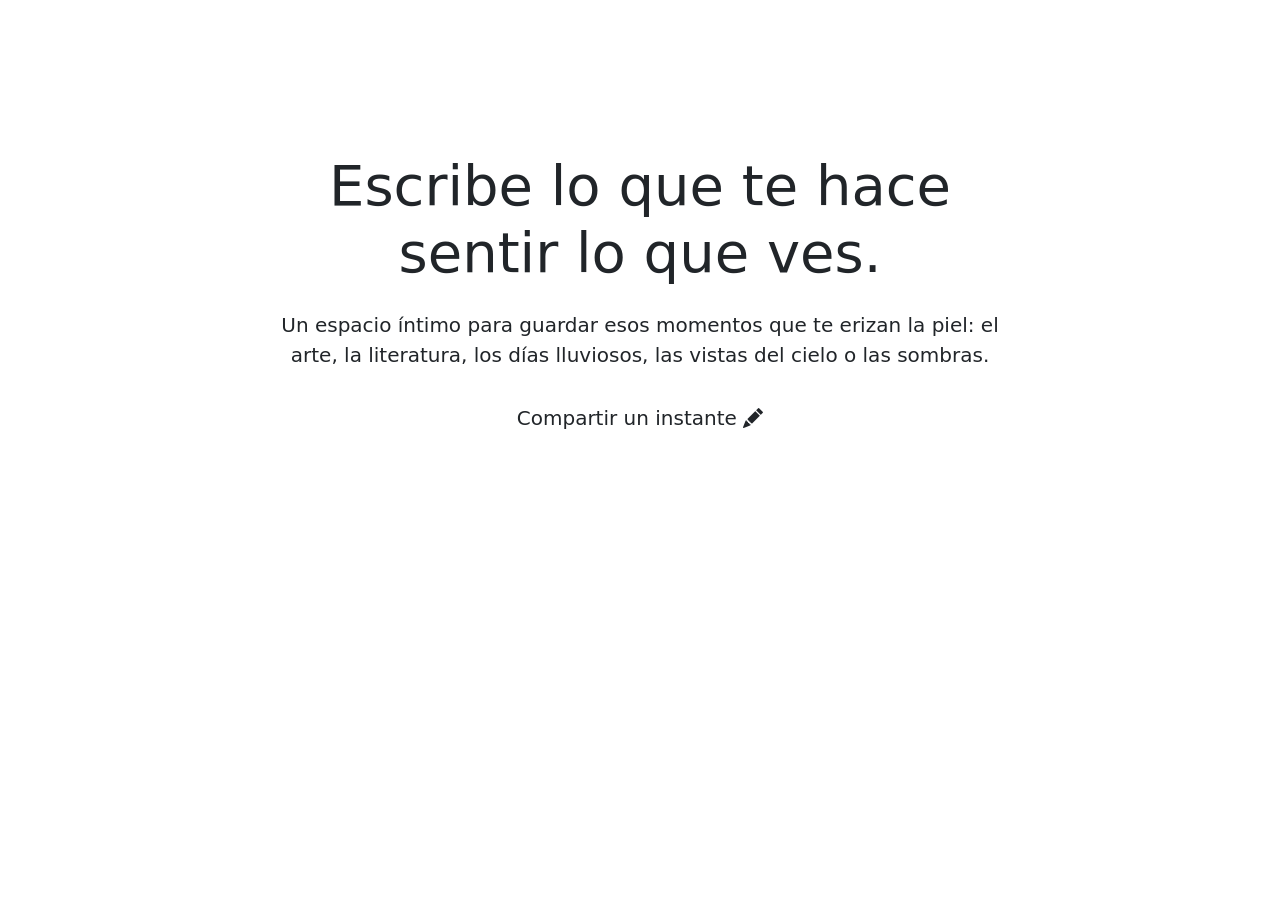
==== index.html @ 77a775be "Primer commit: Estructura del proyecto  (carpetas principales) y avance de el index html, y la parte" ====
<!DOCTYPE html>
<html lang="es">
<head>
    <meta charset="UTF-8">
    <meta name="viewport" content="width=device-width, initial-scale=1.0">
    <title>Instantes que se sienten</title>

    <link href="https://cdn.jsdelivr.net/npm/bootstrap@5.3.8/dist/css/bootstrap.min.css" rel="stylesheet" integrity="sha384-sRIl4kxILFvY47J16cr9ZwB07vP4J8+LH7qKQnuqkuIAvNWLzeN8tE5YBujZqJLB" crossorigin="anonymous">
    
    <link href="https://cdn.jsdelivr.net/npm/bootstrap-icons@1.11.3/font/bootstrap-icons.min.css" rel="stylesheet">
    
    <link rel="preconnect" href="https://fonts.googleapis.com">
    <link rel="preconnect" href="https://fonts.gstatic.com" crossorigin>
    <link href="https://fonts.googleapis.com/css2?family=Cormorant+Garamond:ital,wght@0,400;0,600;0,700;1,400&family=Inter:wght@300;400;500&display=swap" rel="stylesheet">

    <link rel="stylesheet" href="css/style.css">
</head>
<body>

    <header>
        <nav class="navbar navbar-expand-lg navbar-dark navbar-personalizada">
            <div class="container">
              
                <a class="navbar-brand marca-sitio" href="index.html">
                    <i class="bi bi-sunset-fill"></i> Instantes que se sienten
                </a>
                
                <button class="navbar-toggler" type="button" data-bs-toggle="collapse" data-bs-target="#menuPrincipal">
                    <span class="navbar-toggler-icon"></span>
                </button>

               
               <div class="collapse navbar-collapse" id="menuPrincipal">
                  <ul class="navbar-nav ms-auto mb-2 mb-lg-0">
                        <li class="nav-item"><a class="nav-link active" href="index.html">Inicio</a></li>
                        <li class="nav-item"><a class="nav-link" href="galeria.html">Galería</a></li>
                      <li class="nav-item"><a class="nav-link" href="lluvia.html">Días lluviosos</a></li>
                     <li class="nav-item"><a class="nav-link" href="cielo.html">Vistas del cielo</a></li>
                     <li class="nav-item"><a class="nav-link" href="cuentame.html">Cuéntame tu instante</a></li>
                    <li class="nav-item"><a class="nav-link" href="sobre.html">Sobre el proyecto</a></li>                 </ul>
               </div>
         </div>
        </nav>
    </header>

    <main>
        <section class="container text-center my-5 py-5">
            <div class="row justify-content-center">
                <div class="col-md-8">
                    <h1 class="display-4 mb-4 titulo-principal">
                       Escribe lo que te hace sentir lo que ves.
                </h1>
              <p class="lead mb-4 texto-principal">
                Un espacio íntimo para guardar esos momentos que te erizan la piel: el arte, la literatura, los días lluviosos, las vistas del cielo o las sombras.
                    </p>
                   <a href="cuentame.html" class="btn btn-lg btn-terracota">
                       Compartir un instante <i class="bi bi-pencil-fill"></i>
                </a>
              </div>
            </div>
      </section>
    </main>

   
  <script src="https://cdn.jsdelivr.net/npm/bootstrap@5.3.8/dist/js/bootstrap.bundle.min.js" integrity="sha384-FKyoEForCGlyvwx9Hj09JcYn3nv7wiPVlz7YYwJrWVcXK/BmnVDxM+D2scQbITxI" crossorigin="anonymous"></script>
     <script src="js/function.js"></script>

</body>
</html>
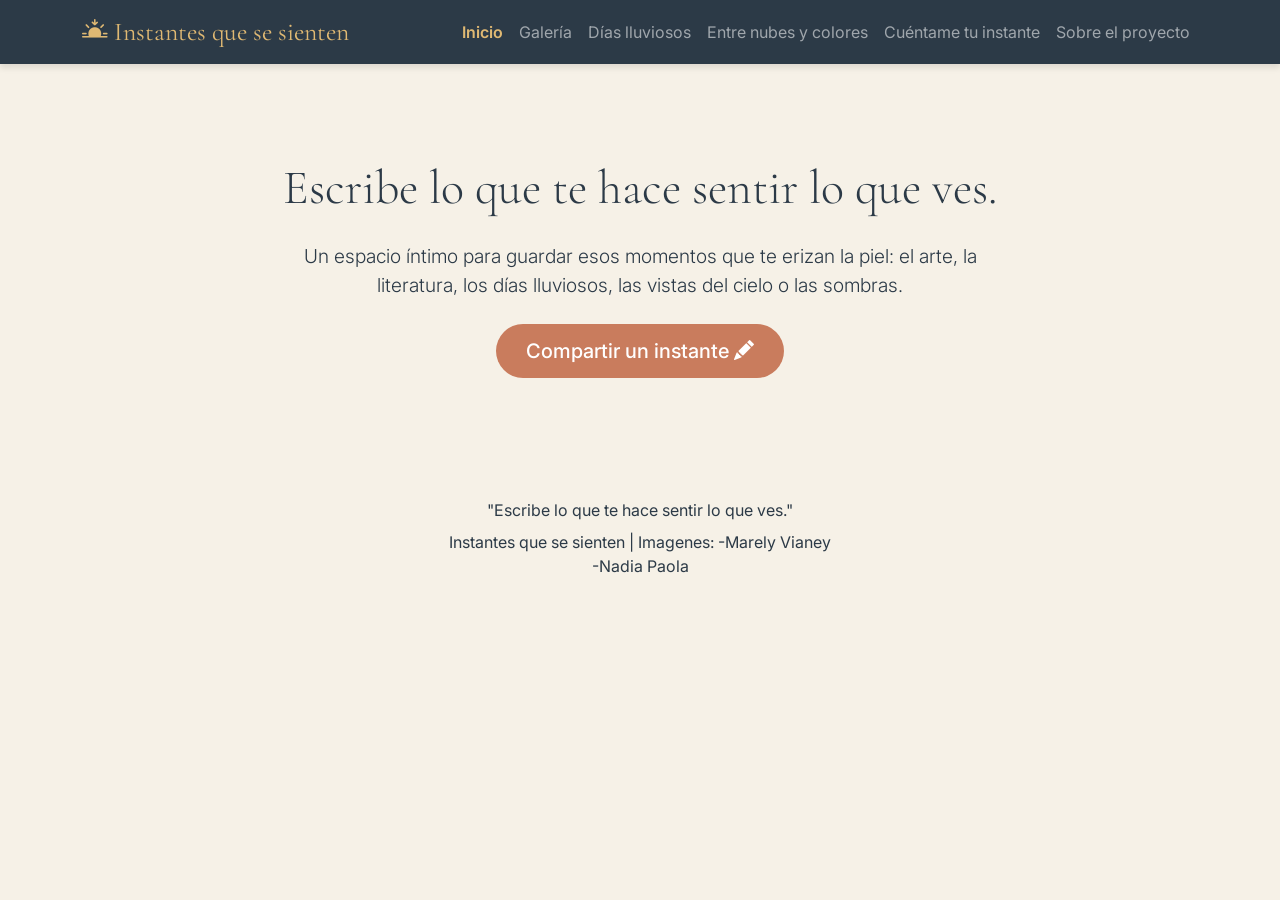
==== commit e8693b2a: "Despues de relizar el primer commit, subi las imagenes que utilizaria durante mi proyecto de igual m" ====
--- a/index.html
+++ b/index.html
@@ -35,7 +35,7 @@
                         <li class="nav-item"><a class="nav-link active" href="index.html">Inicio</a></li>
                         <li class="nav-item"><a class="nav-link" href="galeria.html">Galería</a></li>
                       <li class="nav-item"><a class="nav-link" href="lluvia.html">Días lluviosos</a></li>
-                     <li class="nav-item"><a class="nav-link" href="cielo.html">Vistas del cielo</a></li>
+                     <li class="nav-item"><a class="nav-link" href="cielo.html">Entre nubes y colores</a></li>
                      <li class="nav-item"><a class="nav-link" href="cuentame.html">Cuéntame tu instante</a></li>
                     <li class="nav-item"><a class="nav-link" href="sobre.html">Sobre el proyecto</a></li>                 </ul>
                </div>
@@ -62,6 +62,10 @@
     </main>
 
    
+                    <footer class="footer-personalizado text-center py-4 mt-5">
+                        <p class="mb-2 lema-footer">"Escribe lo que te hace sentir lo que ves."</p>
+                        <p class="mb-0 creditos">  Instantes que se sienten | Imagenes: -Marely Vianey <br> -Nadia Paola</p>
+                    </footer>
   <script src="https://cdn.jsdelivr.net/npm/bootstrap@5.3.8/dist/js/bootstrap.bundle.min.js" integrity="sha384-FKyoEForCGlyvwx9Hj09JcYn3nv7wiPVlz7YYwJrWVcXK/BmnVDxM+D2scQbITxI" crossorigin="anonymous"></script>
      <script src="js/function.js"></script>
 
--- a/css/style.css
+++ b/css/style.css
@@ -0,0 +1,57 @@
+:root {
+    --color-crema: #F6F1E7;
+    --color-terracota: #C97C5D;
+    --color-azul-noche: #2C3A47;
+    --color-dorado: #E0B973;
+}
+
+body {
+    background-color: var(--color-crema);
+    font-family: 'Inter', sans-serif;
+    color: var(--color-azul-noche);
+    overflow-x: hidden;
+}
+h1, h2, h3, h4, h5, h6 {
+    font-family: 'Cormorant Garamond', serif;
+    font-weight: 700;
+}
+
+
+.navbar-personalizada {
+    background-color: var(--color-azul-noche);
+    box-shadow: 0 4px 6px rgba(0,0,0,0.1);
+}
+
+.marca-sitio {
+    font-family: 'Cormorant Garamond', serif;
+    color: var(--color-dorado) !important;
+    font-size: 1.6rem;
+}
+
+.navbar-personalizada .nav-link.active {
+    color: var(--color-dorado) !important;
+    font-weight: 600;
+}
+
+
+.titulo-principal {
+    color: var(--color-azul-noche);
+    font-size: 3rem;
+    line-height: 1.2;
+}
+
+.texto-principal {
+    color: var(--color-azul-noche);
+    font-size: 1.2rem;
+    font-weight: 300;
+}
+
+.btn-terracota {
+    background-color: var(--color-terracota);
+    color: white;
+    border-radius: 30px;
+    padding: 12px 30px;
+    font-weight: 500;
+    border: none;
+    transition: all 0.3s ease;
+}
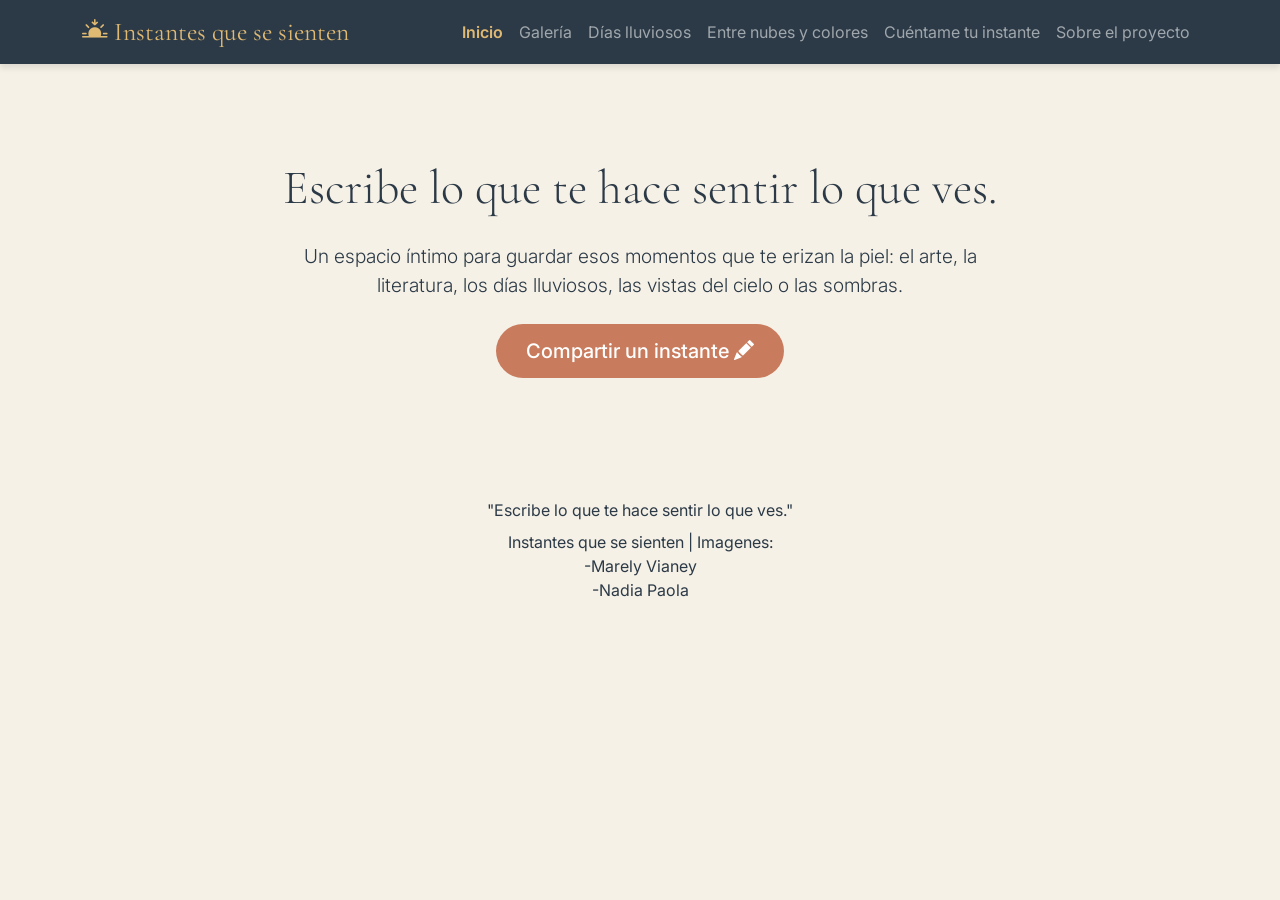
==== commit 825a3c50: "En este tercer commit se llego a una modificacion  mas notoria de el htmml de galeria asi como el de" ====
--- a/index.html
+++ b/index.html
@@ -64,7 +64,7 @@
    
                     <footer class="footer-personalizado text-center py-4 mt-5">
                         <p class="mb-2 lema-footer">"Escribe lo que te hace sentir lo que ves."</p>
-                        <p class="mb-0 creditos">  Instantes que se sienten | Imagenes: -Marely Vianey <br> -Nadia Paola</p>
+                        <p class="mb-0 creditos">  Instantes que se sienten | Imagenes: <br> -Marely Vianey <br> -Nadia Paola</p>
                     </footer>
   <script src="https://cdn.jsdelivr.net/npm/bootstrap@5.3.8/dist/js/bootstrap.bundle.min.js" integrity="sha384-FKyoEForCGlyvwx9Hj09JcYn3nv7wiPVlz7YYwJrWVcXK/BmnVDxM+D2scQbITxI" crossorigin="anonymous"></script>
      <script src="js/function.js"></script>
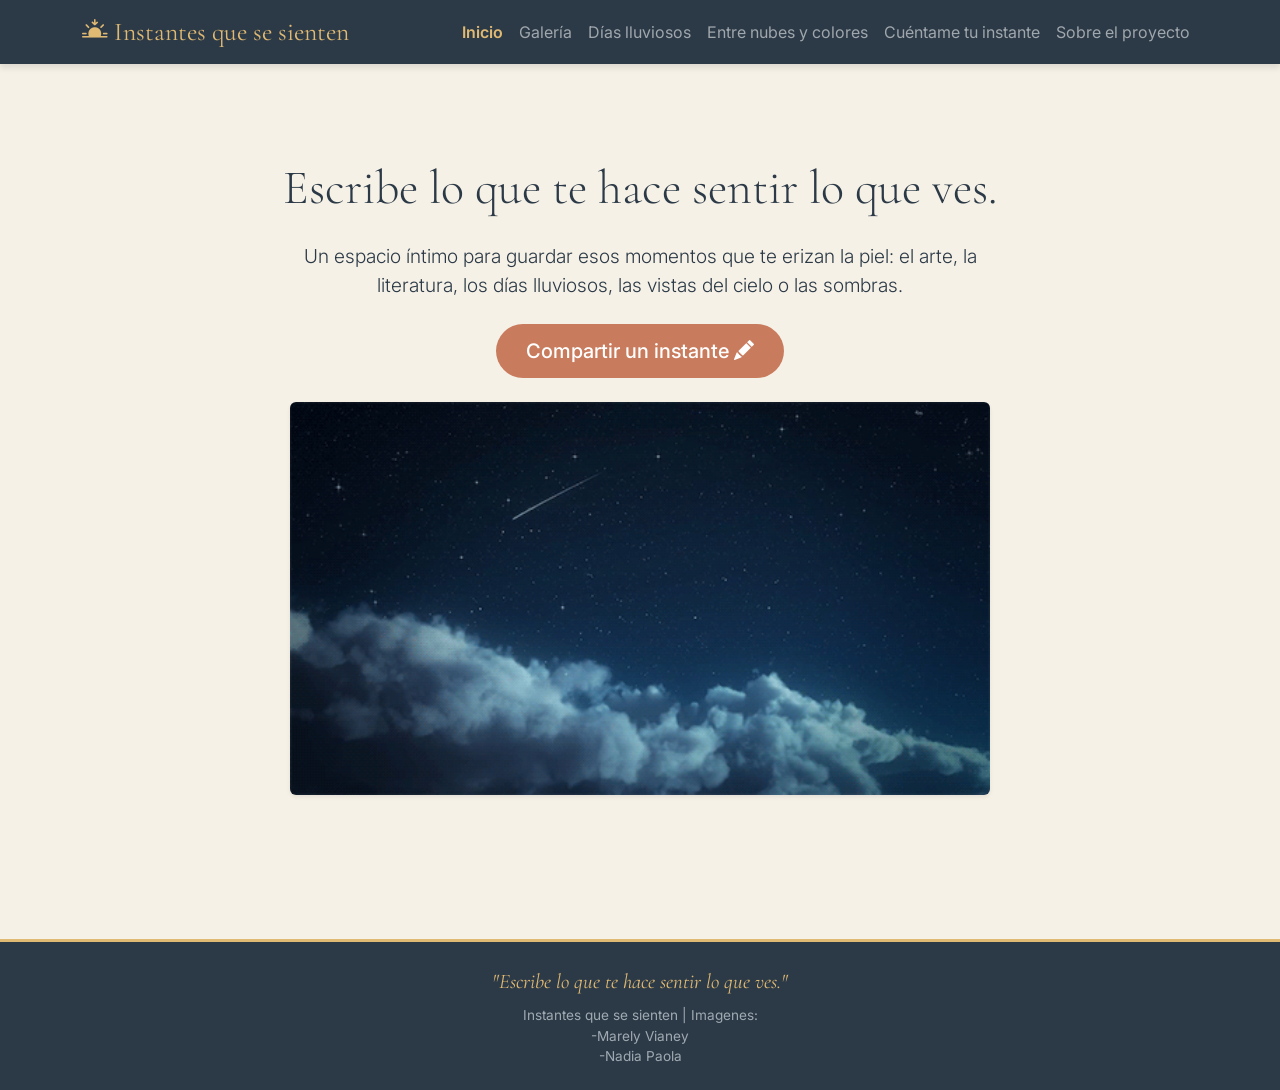
==== commit 84e118cb: "Eh trabajado en el css de igual manera eh agregado un gif en el index, eh hecho el css y el javascri" ====
--- a/index.html
+++ b/index.html
@@ -56,7 +56,9 @@
                    <a href="cuentame.html" class="btn btn-lg btn-terracota">
                        Compartir un instante <i class="bi bi-pencil-fill"></i>
                 </a>
-              </div>
+                                  <div class="text-center mt-4 mx-auto" style="max-width: 700px;">
+    <img src="img/vistasestrella.gif" alt="Cielo estrellado" class="img-fluid rounded shadow-sm w-100">
+</div>
             </div>
       </section>
     </main>
--- a/css/style.css
+++ b/css/style.css
@@ -10,12 +10,19 @@
     font-family: 'Inter', sans-serif;
     color: var(--color-azul-noche);
     overflow-x: hidden;
-}
+    display: flex;
+    flex-direction: column;
+    min-height: 100vh;
+}
+
+main {
+    flex: 1;
+}
+
 h1, h2, h3, h4, h5, h6 {
     font-family: 'Cormorant Garamond', serif;
     font-weight: 700;
 }
-
 
 .navbar-personalizada {
     background-color: var(--color-azul-noche);
@@ -32,7 +39,6 @@
     color: var(--color-dorado) !important;
     font-weight: 600;
 }
-
 
 .titulo-principal {
     color: var(--color-azul-noche);
@@ -54,4 +60,146 @@
     font-weight: 500;
     border: none;
     transition: all 0.3s ease;
+}
+
+.btn-terracota:hover {
+    background-color: #b56546;
+    color: white;
+    transform: translateY(-2px);
+    box-shadow: 0 5px 15px rgba(201, 124, 93, 0.4);
+}
+
+.form-container {
+    background-color: white;
+    border-radius: 15px;
+    border: 1px solid #e0e0e0;
+    box-shadow: 0 10px 30px rgba(0,0,0,0.05);
+}
+
+.form-control:focus, .form-select:focus {
+    border-color: var(--color-terracota);
+    box-shadow: 0 0 0 0.25rem rgba(201, 124, 93, 0.25);
+}
+
+.icono-formulario {
+    position: absolute;
+    right: 25px;
+    top: 48px;
+    color: var(--color-terracota);
+    font-size: 1.2rem;
+    pointer-events: none;
+}
+
+.form-check-input:checked {
+    background-color: var(--color-terracota);
+    border-color: var(--color-terracota);
+}
+
+.form-check-input:focus {
+    border-color: var(--color-terracota);
+    box-shadow: 0 0 0 0.25rem rgba(201, 124, 93, 0.25);
+}
+
+.form-check-label {
+    color: #555;
+    font-size: 0.95rem;
+}
+
+.titulo-foto {
+    font-family: 'Cormorant Garamond', serif;
+    color: var(--color-azul-noche);
+    font-size: 1.5rem;
+    margin-bottom: 10px;
+}
+
+.texto-foto {
+    font-size: 0.95rem;
+    color: #555;
+    font-style: italic;
+    line-height: 1.4;
+}
+
+.col-md-4 .img-fluid {
+    width: 100%;
+    height: 300px;
+    object-fit: cover;
+}
+
+.seccion-galeria {
+    max-width: 1100px;
+    margin: 0 auto;
+    padding: 40px 20px;
+}
+
+.titulo-seccion {
+    text-align: center;
+    margin-bottom: 40px;
+    margin-top: 20px;
+}
+
+.titulo-seccion h2 {
+    font-family: 'Cormorant Garamond', serif;
+    color: var(--color-azul-noche);
+    font-size: 2.5rem;
+}
+
+.titulo-seccion p {
+    color: #555;
+    font-size: 1.1rem;
+}
+
+.contenedor-fotos {
+    display: flex;
+    flex-wrap: wrap;
+    gap: 30px;
+    justify-content: center;
+}
+
+.tarjeta-foto {
+    width: 100%;
+    max-width: 320px;
+    text-align: center;
+    margin-bottom: 20px;
+}
+
+.tarjeta-foto img {
+    width: 100%;
+    height: 300px;
+    object-fit: cover;
+    border-radius: 15px;
+    box-shadow: 0 5px 15px rgba(0,0,0,0.1);
+    margin-bottom: 15px;
+}
+
+.tarjeta-foto h3 {
+    font-family: 'Cormorant Garamond', serif;
+    font-size: 1.5rem;
+    color: var(--color-azul-noche);
+    margin-bottom: 5px;
+}
+
+.tarjeta-foto p {
+    font-size: 0.95rem;
+    color: #555;
+    font-style: italic;
+    line-height: 1.4;
+}
+
+.footer-personalizado {
+    background-color: var(--color-azul-noche);
+    color: white;
+    border-top: 3px solid var(--color-dorado);
+}
+
+.lema-footer {
+    font-family: 'Cormorant Garamond', serif;
+    font-size: 1.3rem;
+    color: var(--color-dorado);
+    font-style: italic;
+}
+
+.creditos {
+    font-size: 0.85rem;
+    color: #a0aab2;
+    font-family: 'Inter', sans-serif;
 }
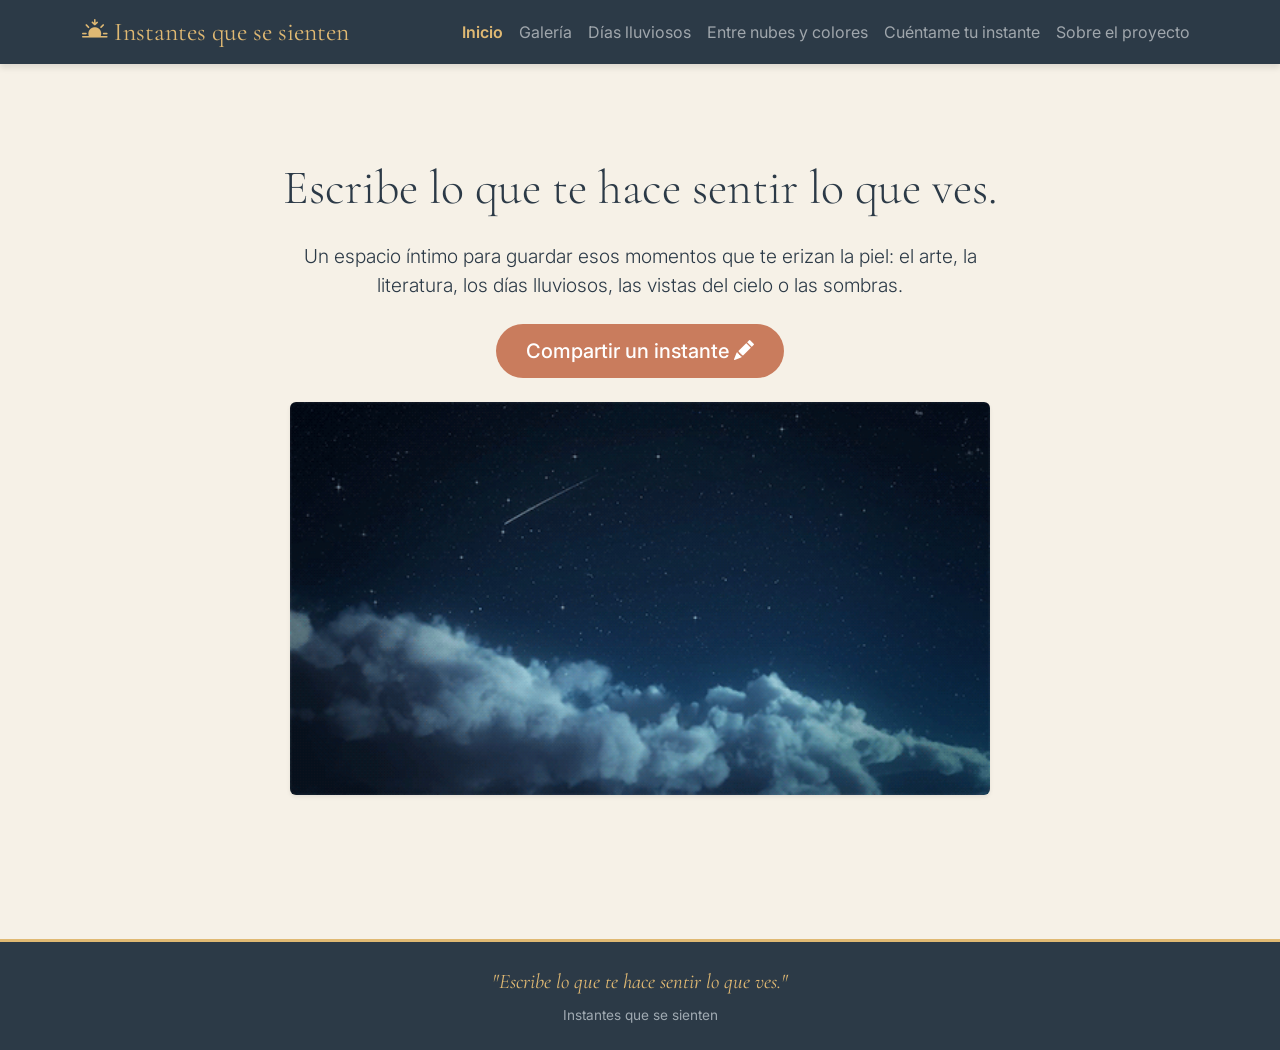
==== commit 76a4739c: "Eh corregido y agregado palabras, como que lo volvi a ver miesntras navegba y vizualize y cambie la " ====
--- a/index.html
+++ b/index.html
@@ -1,45 +1,51 @@
 <!DOCTYPE html>
 <html lang="es">
+
 <head>
     <meta charset="UTF-8">
     <meta name="viewport" content="width=device-width, initial-scale=1.0">
     <title>Instantes que se sienten</title>
 
-    <link href="https://cdn.jsdelivr.net/npm/bootstrap@5.3.8/dist/css/bootstrap.min.css" rel="stylesheet" integrity="sha384-sRIl4kxILFvY47J16cr9ZwB07vP4J8+LH7qKQnuqkuIAvNWLzeN8tE5YBujZqJLB" crossorigin="anonymous">
-    
+    <link href="https://cdn.jsdelivr.net/npm/bootstrap@5.3.8/dist/css/bootstrap.min.css" rel="stylesheet"
+        integrity="sha384-sRIl4kxILFvY47J16cr9ZwB07vP4J8+LH7qKQnuqkuIAvNWLzeN8tE5YBujZqJLB" crossorigin="anonymous">
+
     <link href="https://cdn.jsdelivr.net/npm/bootstrap-icons@1.11.3/font/bootstrap-icons.min.css" rel="stylesheet">
-    
+
     <link rel="preconnect" href="https://fonts.googleapis.com">
     <link rel="preconnect" href="https://fonts.gstatic.com" crossorigin>
-    <link href="https://fonts.googleapis.com/css2?family=Cormorant+Garamond:ital,wght@0,400;0,600;0,700;1,400&family=Inter:wght@300;400;500&display=swap" rel="stylesheet">
+    <link
+        href="https://fonts.googleapis.com/css2?family=Cormorant+Garamond:ital,wght@0,400;0,600;0,700;1,400&family=Inter:wght@300;400;500&display=swap"
+        rel="stylesheet">
 
     <link rel="stylesheet" href="css/style.css">
 </head>
+
 <body>
 
     <header>
         <nav class="navbar navbar-expand-lg navbar-dark navbar-personalizada">
             <div class="container">
-              
+
                 <a class="navbar-brand marca-sitio" href="index.html">
                     <i class="bi bi-sunset-fill"></i> Instantes que se sienten
                 </a>
-                
+
                 <button class="navbar-toggler" type="button" data-bs-toggle="collapse" data-bs-target="#menuPrincipal">
                     <span class="navbar-toggler-icon"></span>
                 </button>
 
-               
-               <div class="collapse navbar-collapse" id="menuPrincipal">
-                  <ul class="navbar-nav ms-auto mb-2 mb-lg-0">
+
+                <div class="collapse navbar-collapse" id="menuPrincipal">
+                    <ul class="navbar-nav ms-auto mb-2 mb-lg-0">
                         <li class="nav-item"><a class="nav-link active" href="index.html">Inicio</a></li>
                         <li class="nav-item"><a class="nav-link" href="galeria.html">Galería</a></li>
-                      <li class="nav-item"><a class="nav-link" href="lluvia.html">Días lluviosos</a></li>
-                     <li class="nav-item"><a class="nav-link" href="cielo.html">Entre nubes y colores</a></li>
-                     <li class="nav-item"><a class="nav-link" href="cuentame.html">Cuéntame tu instante</a></li>
-                    <li class="nav-item"><a class="nav-link" href="sobre.html">Sobre el proyecto</a></li>                 </ul>
-               </div>
-         </div>
+                        <li class="nav-item"><a class="nav-link" href="lluvia.html">Días lluviosos</a></li>
+                        <li class="nav-item"><a class="nav-link" href="cielo.html">Entre nubes y colores</a></li>
+                        <li class="nav-item"><a class="nav-link" href="cuentame.html">Cuéntame tu instante</a></li>
+                        <li class="nav-item"><a class="nav-link" href="sobre.html">Sobre el proyecto</a></li>
+                    </ul>
+                </div>
+            </div>
         </nav>
     </header>
 
@@ -48,28 +54,33 @@
             <div class="row justify-content-center">
                 <div class="col-md-8">
                     <h1 class="display-4 mb-4 titulo-principal">
-                       Escribe lo que te hace sentir lo que ves.
-                </h1>
-              <p class="lead mb-4 texto-principal">
-                Un espacio íntimo para guardar esos momentos que te erizan la piel: el arte, la literatura, los días lluviosos, las vistas del cielo o las sombras.
+                        Escribe lo que te hace sentir lo que ves.
+                    </h1>
+                    <p class="lead mb-4 texto-principal">
+                        Un espacio íntimo para guardar esos momentos que te erizan la piel: el arte, la literatura, los
+                        días lluviosos, las vistas del cielo o las sombras.
                     </p>
-                   <a href="cuentame.html" class="btn btn-lg btn-terracota">
-                       Compartir un instante <i class="bi bi-pencil-fill"></i>
-                </a>
-                                  <div class="text-center mt-4 mx-auto" style="max-width: 700px;">
-    <img src="img/vistasestrella.gif" alt="Cielo estrellado" class="img-fluid rounded shadow-sm w-100">
-</div>
-            </div>
-      </section>
+                    <a href="cuentame.html" class="btn btn-lg btn-terracota">
+                        Compartir un instante <i class="bi bi-pencil-fill"></i>
+                    </a>
+                    <div class="text-center mt-4 mx-auto" style="max-width: 700px;">
+                        <img src="img/vistasestrella.gif" alt="Cielo estrellado"
+                            class="img-fluid rounded shadow-sm w-100">
+                    </div>
+                </div>
+        </section>
     </main>
 
-   
-                    <footer class="footer-personalizado text-center py-4 mt-5">
-                        <p class="mb-2 lema-footer">"Escribe lo que te hace sentir lo que ves."</p>
-                        <p class="mb-0 creditos">  Instantes que se sienten | Imagenes: <br> -Marely Vianey <br> -Nadia Paola</p>
-                    </footer>
-  <script src="https://cdn.jsdelivr.net/npm/bootstrap@5.3.8/dist/js/bootstrap.bundle.min.js" integrity="sha384-FKyoEForCGlyvwx9Hj09JcYn3nv7wiPVlz7YYwJrWVcXK/BmnVDxM+D2scQbITxI" crossorigin="anonymous"></script>
-     <script src="js/function.js"></script>
+
+    <footer class="footer-personalizado text-center py-4 mt-5">
+        <p class="mb-2 lema-footer">"Escribe lo que te hace sentir lo que ves."</p>
+        <p class="mb-0 creditos"> Instantes que se sienten </p>
+    </footer>
+    <script src="https://cdn.jsdelivr.net/npm/bootstrap@5.3.8/dist/js/bootstrap.bundle.min.js"
+        integrity="sha384-FKyoEForCGlyvwx9Hj09JcYn3nv7wiPVlz7YYwJrWVcXK/BmnVDxM+D2scQbITxI"
+        crossorigin="anonymous"></script>
+    <script src="js/function.js"></script>
 
 </body>
+
 </html>
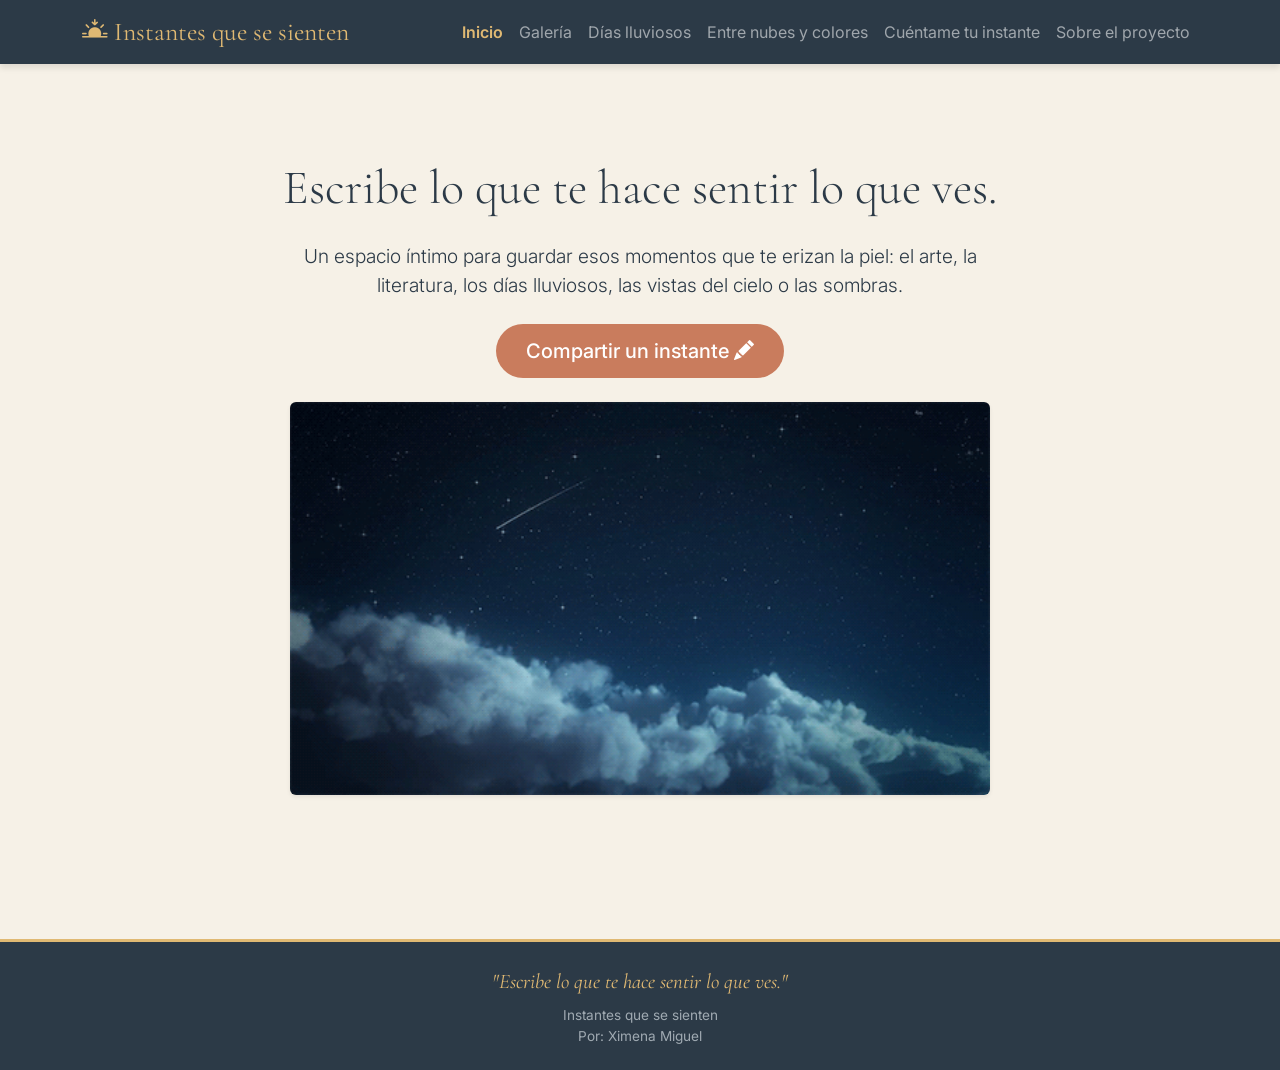
==== commit c47e234e: "Eh agregado iconos para las paginas, para ello agregue la linea correspondiente para colocar el icon" ====
--- a/index.html
+++ b/index.html
@@ -16,6 +16,7 @@
     <link
         href="https://fonts.googleapis.com/css2?family=Cormorant+Garamond:ital,wght@0,400;0,600;0,700;1,400&family=Inter:wght@300;400;500&display=swap"
         rel="stylesheet">
+         <link rel="icon" href="img/arte.ico" type="image/png">
 
     <link rel="stylesheet" href="css/style.css">
 </head>
@@ -60,6 +61,7 @@
                         Un espacio íntimo para guardar esos momentos que te erizan la piel: el arte, la literatura, los
                         días lluviosos, las vistas del cielo o las sombras.
                     </p>
+                    
                     <a href="cuentame.html" class="btn btn-lg btn-terracota">
                         Compartir un instante <i class="bi bi-pencil-fill"></i>
                     </a>
@@ -74,7 +76,7 @@
 
     <footer class="footer-personalizado text-center py-4 mt-5">
         <p class="mb-2 lema-footer">"Escribe lo que te hace sentir lo que ves."</p>
-        <p class="mb-0 creditos"> Instantes que se sienten </p>
+        <p class="mb-0 creditos"> Instantes que se sienten <br> Por: Ximena Miguel</p>
     </footer>
     <script src="https://cdn.jsdelivr.net/npm/bootstrap@5.3.8/dist/js/bootstrap.bundle.min.js"
         integrity="sha384-FKyoEForCGlyvwx9Hj09JcYn3nv7wiPVlz7YYwJrWVcXK/BmnVDxM+D2scQbITxI"
--- a/css/style.css
+++ b/css/style.css
@@ -184,6 +184,25 @@
     font-style: italic;
     line-height: 1.4;
 }
+.contenedor-fotos {
+    display: flex;
+    flex-wrap: wrap;
+    gap: 30px;
+    justify-content: center;
+    max-width: 1100px; 
+    margin: 0 auto;    
+}
+.tarjeta-foto img, 
+.col-md-4 .img-fluid {
+    transition: transform 0.3s ease, box-shadow 0.3s ease;
+}
+
+.tarjeta-foto img:hover, 
+.col-md-4 .img-fluid:hover {
+    transform: scale(1.03); 
+    box-shadow: 0 10px 20px rgba(0,0,0,0.2) !important; 
+    cursor: pointer; 
+}
 
 .footer-personalizado {
     background-color: var(--color-azul-noche);
@@ -197,6 +216,12 @@
     color: var(--color-dorado);
     font-style: italic;
 }
+
+.form-container p {
+    text-align: justify;
+    margin-bottom: 1.5rem;
+    line-height: 1.8;
+} 
 
 .creditos {
     font-size: 0.85rem;
